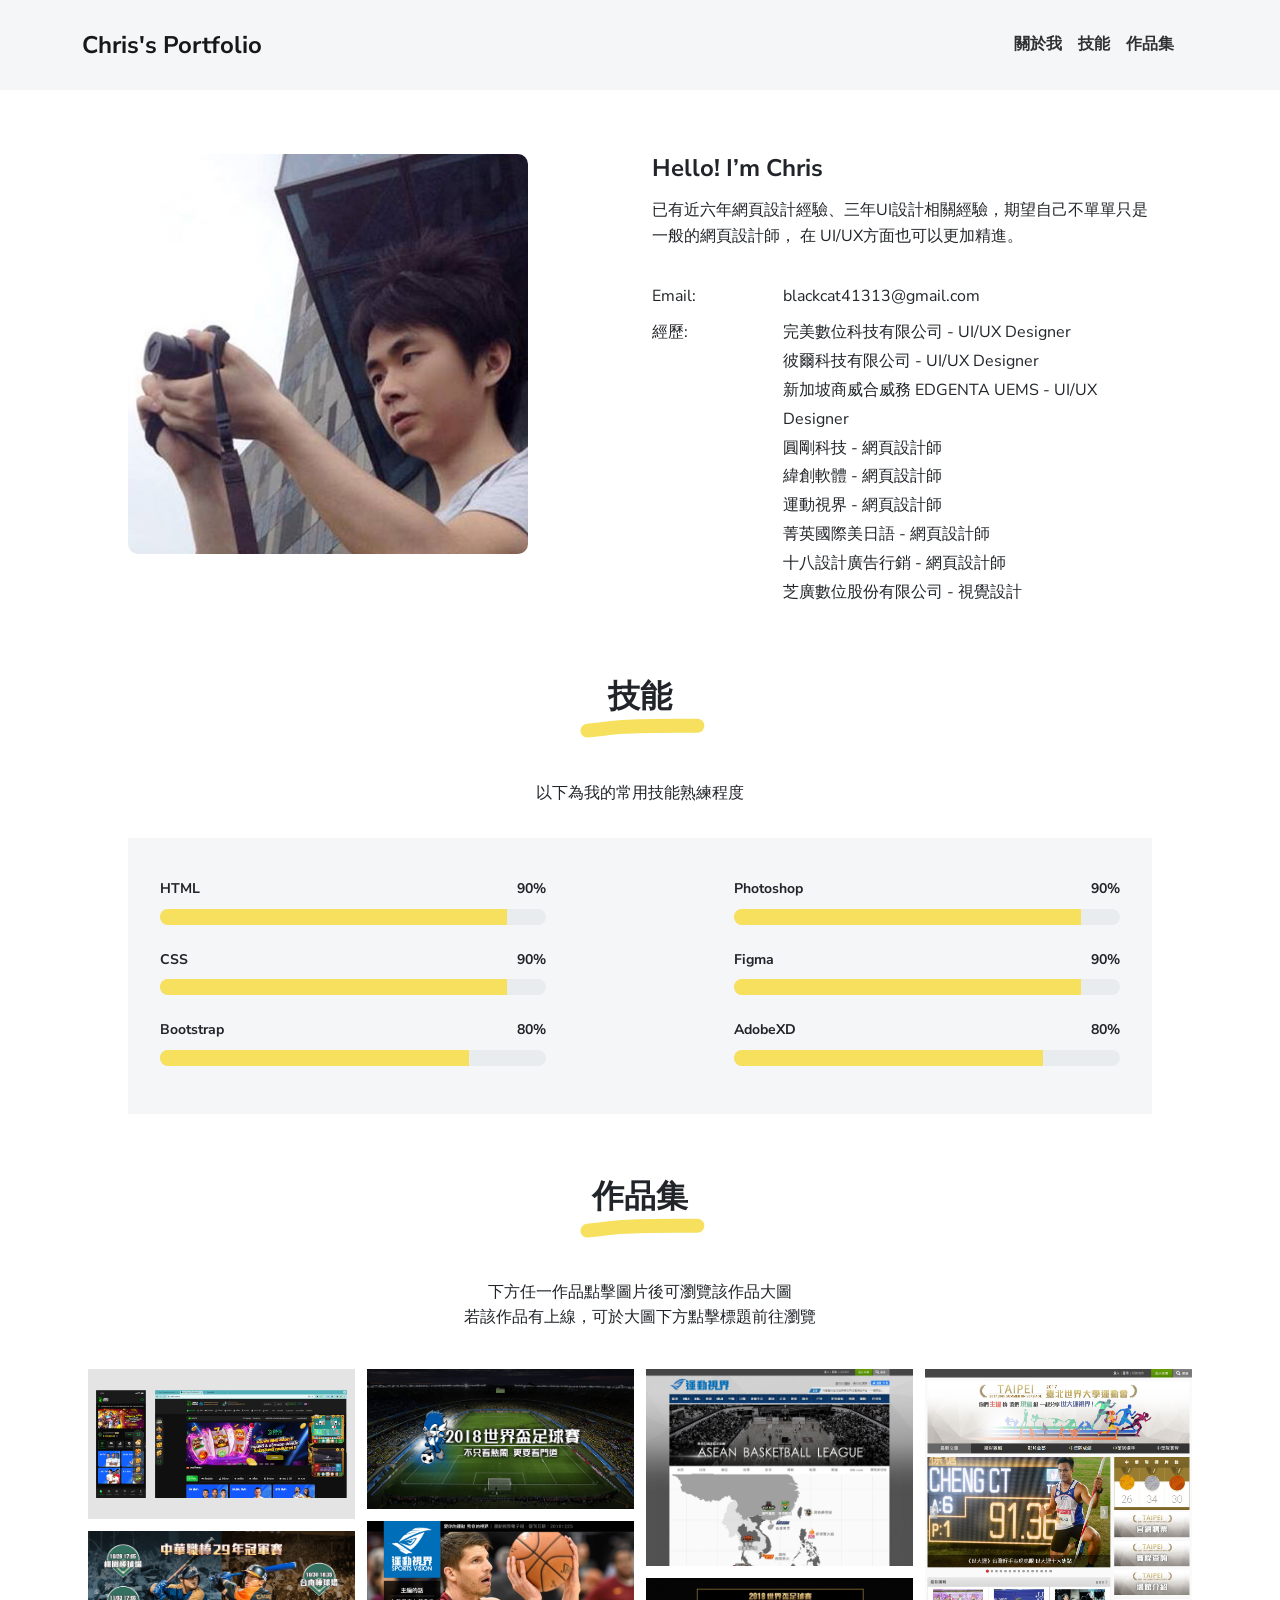
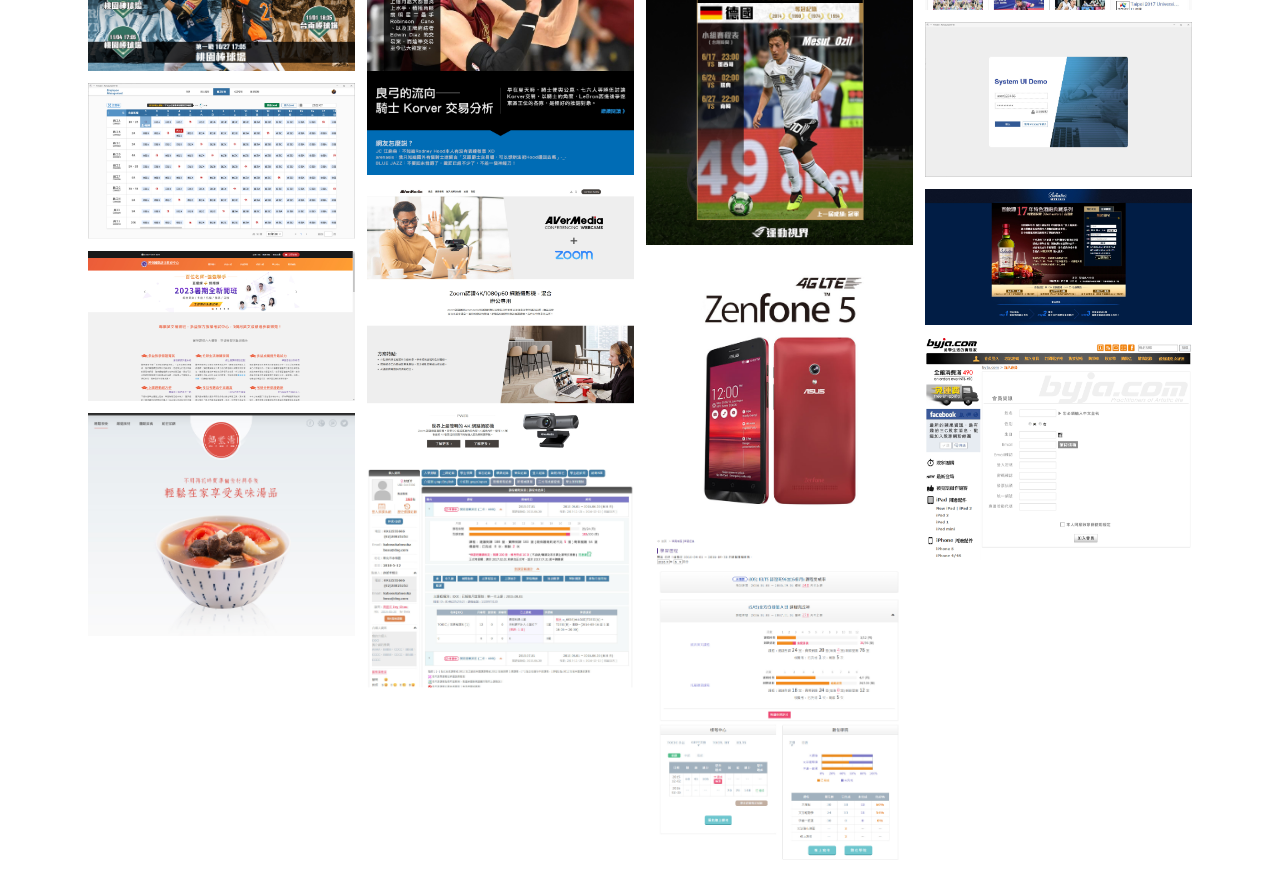
==== portfolio/index.html @ 6e945983 "修正世足賽標題" ====
<!DOCTYPE html>
<!-- upto 2 directory depth-->
<html lang="en-US">
  <head>
    <!-- Google tag (gtag.js) -->
    <script async src="https://www.googletagmanager.com/gtag/js?id=G-0X3C6V90GW"></script>
    <script>
      window.dataLayer = window.dataLayer || [];
      function gtag(){dataLayer.push(arguments);}
      gtag('js', new Date());

      gtag('config', 'G-0X3C6V90GW');
    </script>
    <!-- Google Tag Manager -->
    <script>(function(w,d,s,l,i){w[l]=w[l]||[];w[l].push({'gtm.start':
      new Date().getTime(),event:'gtm.js'});var f=d.getElementsByTagName(s)[0],
      j=d.createElement(s),dl=l!='dataLayer'?'&l='+l:'';j.async=true;j.src=
      'https://www.googletagmanager.com/gtm.js?id='+i+dl;f.parentNode.insertBefore(j,f);
      })(window,document,'script','dataLayer','GTM-5DHNLMFF');</script>
      <!-- End Google Tag Manager -->
    <meta charset="UTF-8">
    <meta http-equiv="X-UA-Compatible" content="IE=edge">
    <meta name="viewport" content="width=device-width, initial-scale=1">
    <title>Chris's Portfolio</title>
    <link rel="preconnect" href="https://fonts.gstatic.com" crossorigin="crossorigin"/>
    <link rel="preload" as="style" href="https://fonts.googleapis.com/css2?family=Nunito+Sans:wght@300;400;700;800&amp;display=swap"/>
    <link rel="stylesheet" href="https://fonts.googleapis.com/css2?family=Nunito+Sans:wght@300;400;700;800&amp;display=swap" media="print" onload="this.media='all'"/>
    <noscript>
      <link rel="stylesheet" href="https://fonts.googleapis.com/css2?family=Nunito+Sans:wght@300;400;700;800&amp;display=swap"/>
    </noscript>
    <link href="./css/font-awesome/css/all.min.css?ver=1.2.0" rel="stylesheet">
    <link href="./css/bootstrap-icons/bootstrap-icons.css?ver=1.2.0" rel="stylesheet">
    <link href="./css/bootstrap.min.css?ver=1.2.0" rel="stylesheet">
    <link href="./css/aos.css?ver=1.2.0" rel="stylesheet">
    <link href="./css/main.css?ver=1.2.0" rel="stylesheet">
    <noscript>
      <style type="text/css">
        [data-aos] {
            opacity: 1 !important;
            transform: translate(0) scale(1) !important;
        }
      </style>
    </noscript>
  </head>
  <body id="top">
    <!-- Google Tag Manager (noscript) -->
    <noscript><iframe src="https://www.googletagmanager.com/ns.html?id=GTM-5DHNLMFF"
      height="0" width="0" style="display:none;visibility:hidden"></iframe></noscript>
      <!-- End Google Tag Manager (noscript) -->
    <header class="bg-light">
      <nav class="navbar navbar-expand-lg navbar-light bg-light" id="header-nav" role="navigation">
        <div class="container"><a class="link-dark navbar-brand site-title mb-0" href="#">Chris's Portfolio</a>
          <button class="navbar-toggler" type="button" data-bs-toggle="collapse" data-bs-target="#navbarSupportedContent" aria-controls="navbarSupportedContent" aria-expanded="false" aria-label="Toggle navigation"><span class="navbar-toggler-icon"></span></button>
          <div class="collapse navbar-collapse" id="navbarSupportedContent">
            <ul class="navbar-nav ms-auto me-2">
              <li class="nav-item"><a class="nav-link" href="#about">關於我</a></li>
              <li class="nav-item"><a class="nav-link" href="#skills">技能</a></li>
              <li class="nav-item"><a class="nav-link" href="#portfolio">作品集</a></li>
            </ul>
          </div>
        </div>
      </nav>
    </header>
    <div class="page-content">
      <div id="content">
        
<div class="section pt-4 px-3 px-lg-4" id="about">
  <div class="container-narrow">
    <div class="row">
      <div class="col-md-6 col-sm-4 d-none d-sm-block"><div class="" data-aos="fade-left" data-aos-delay="100"><img class="avatar img-fluid mt-2" src="images/user.jpg" width="400" height="400" alt="Chris"/></div></div>
      <div class="col-md-6 col-sm-8 col-12">
        <h2 class="h4 my-2">Hello! I’m Chris</h2>
        <p>已有近六年網⾴設計經驗、三年UI設計相關經驗，期望⾃⼰不單單只是⼀般的網⾴設計師， 在 UI/UX⽅⾯也可以更加精進。</p>
        <div class="row mt-3 introduce-line-height">         
          <div class="col-sm-3 mobile-lineheight">
            <div class="pb-1">Email:</div>
          </div>
          <div class="col-sm-9">
            <div class="pb-1">blackcat41313@gmail.com</div>
          </div>
          <!-- <div class="col-sm-2">
            <div class="pb-1">技能:</div>
          </div>
          <div class="col-sm-10">
            <div class="pb-1">切版、視覺設計、介面設計 </div>
          </div> -->
          <!-- <div class="col-sm-3 mobile-lineheight">
            <div class="pb-1">常用工具:</div>
          </div>
          <div class="col-sm-9">
            <div class="pb-1">VSCode、Figma、AdobeXD、Photoshop、Zeplin</div>
          </div> -->
          <div class="col-sm-3 mobile-lineheight">
            <div class="pb-1">經歷:</div>
          </div>
          <div class="col-sm-9">
            <div class="pb-1">
              完美數位科技有限公司 - UI/UX Designer<br>
              彼爾科技有限公司 - UI/UX Designer<br>
              新加坡商威合威務 EDGENTA UEMS - UI/UX Designer<br>
              圓剛科技 - 網頁設計師<br>
              緯創軟體 - 網頁設計師<br>
              運動視界 - 網頁設計師<br>
              菁英國際美日語 - 網頁設計師<br>
              十八設計廣告行銷 - 網頁設計師<br>
              芝廣數位股份有限公司 - 視覺設計
            </div>
          </div>
        </div>
      </div>
      
    </div>
  </div>
</div>

<div class="section px-3 px-lg-4 pt-5" id="skills">
  <div class="container-narrow">
    <div class="text-center mb-5">
      <h2 class="marker marker-center">技能</h2>
    </div>
    <div class="text-center">
      <p class="mx-auto mb-3" style="max-width:600px">以下為我的常用技能熟練程度</p>
    </div>
    <div class="bg-light p-3">
      <div class="row">
        <div class="col-md-5">
          <div class="py-1">
            <div class="d-flex text-small fw-bolder"><span class="me-auto">HTML</span><span>90%</span></div>
            <div class="progress my-1">
              <div class="progress-bar bg-primary" role="progressbar" data-aos="zoom-in-right" data-aos-delay="100" data-aos-anchor=".skills-section" style="width: 90%" aria-valuenow="90" aria-valuemin="0" aria-valuemax="100"></div>
            </div>
          </div>
          <div class="py-1">
            <div class="d-flex text-small fw-bolder"><span class="me-auto">CSS</span><span>90%</span></div>
            <div class="progress my-1">
              <div class="progress-bar bg-primary" role="progressbar" data-aos="zoom-in-right" data-aos-delay="200" data-aos-anchor=".skills-section" style="width: 90%" aria-valuenow="90" aria-valuemin="0" aria-valuemax="100"></div>
            </div>
          </div>
          <div class="py-1">
            <div class="d-flex text-small fw-bolder"><span class="me-auto">Bootstrap</span><span>80%</span></div>
            <div class="progress my-1">
              <div class="progress-bar bg-primary" role="progressbar" data-aos="zoom-in-right" data-aos-delay="400" data-aos-anchor=".skills-section" style="width: 80%" aria-valuenow="80" aria-valuemin="0" aria-valuemax="100"></div>
            </div>
          </div>            
        </div>
        <div class="col-md-5 offset-md-2">
          <div class="py-1">
            <div class="d-flex text-small fw-bolder"><span class="me-auto">Photoshop</span><span>90%</span></div>
            <div class="progress my-1">
              <div class="progress-bar bg-primary" role="progressbar" data-aos="zoom-in-right" data-aos-delay="100" data-aos-anchor=".skills-section" style="width: 90%" aria-valuenow="90" aria-valuemin="0" aria-valuemax="100"></div>
            </div>
          </div>
          <div class="py-1">
            <div class="d-flex text-small fw-bolder"><span class="me-auto">Figma</span><span>90%</span></div>
            <div class="progress my-1">
              <div class="progress-bar bg-primary" role="progressbar" data-aos="zoom-in-right" data-aos-delay="100" data-aos-anchor=".skills-section" style="width: 90%" aria-valuenow="90" aria-valuemin="0" aria-valuemax="100"></div>
            </div>
          </div>
          <div class="py-1">
            <div class="d-flex text-small fw-bolder"><span class="me-auto">AdobeXD</span><span>80%</span></div>
            <div class="progress my-1">
              <div class="progress-bar bg-primary" role="progressbar" data-aos="zoom-in-right" data-aos-delay="200" data-aos-anchor=".skills-section" style="width: 80%" aria-valuenow="90" aria-valuemin="0" aria-valuemax="100"></div>
            </div>
          </div>
        </div>
      </div>
    </div>
  </div>
</div>
<div class="section px-2 px-lg-4 pt-5" id="portfolio">
  <div class="container">
    <div class="text-center mb-5">
      <h2 class="marker marker-center">作品集</h2>
    </div>
    <div class="text-center">
      <p class="mx-auto mb-3" style="max-width:600px">下方任一作品點擊圖片後可瀏覽該作品大圖<br>若該作品有上線，可於大圖下方點擊標題前往瀏覽</p>
    </div>
    <div class="grid bp-gallery pb-3" data-aos="zoom-in-up" data-aos-delay="100">
      <div class="grid-sizer"></div>      
      <div class="grid-item"><a href="javascript:void(0);">
        <figure class="portfolio-item"><img src="images/portfolio/demo-jbo-minigame.png" data-bp="images/portfolio/demo-jbo-minigame.png"/>
          <figcaption>
            <h4 class="h5 mb-0">JBO - VN/TH語系minigame引入設計</h4>
            <!--<div>點此前往作品網頁</div>-->
          </figcaption>
        </figure></a></div>
      <div class="grid-item"><a href="https://www.sportsv.net/events/worldcup2018">
          <figure class="portfolio-item"><img src="images/portfolio/sportsv-worldcup2018.jpg" data-bp="images/portfolio/sv-worldcup2018.png"/>
            <figcaption> 
              <h4 class="h5 mb-0">運動視界 - 2018世足賽(主視覺已撤下)</h4>
              <!--<div>點此前往作品網頁</div>-->
            </figcaption>
          </figure></a></div>
      <div class="grid-item"><a href="javascript:void(0);">
          <figure class="portfolio-item"><img src="images/portfolio/sv-2017-abl.jpg" data-bp="images/portfolio/sv-2017-abl.jpg"/>
            <figcaption>
              <h4 class="h5 mb-0">運動視界 - ABL聯賽專題網頁</h4>
              <!-- <div>點此前往作品網頁</div> -->
            </figcaption>
          </figure></a></div>
      <div class="grid-item"><a href="https://www.sportsv.net/events/2017tpeuniversiade">
          <figure class="portfolio-item"><img src="images/portfolio/sv-2017-inside.jpg" data-bp="images/portfolio/sv-2017-inside.jpg"/>
            <figcaption>
              <h4 class="h5 mb-0">運動視界 - 2017世大運活動網頁</h4>
              <!--<div>點此前往作品網頁</div>-->
            </figcaption>
          </figure></a></div>
      <div class="grid-item"><a href="javascript:void(0);">
          <figure class="portfolio-item"><img src="images/portfolio/cpbl-2018.jpg" data-bp="images/portfolio/cpbl-2018.jpg"/>
            <figcaption>
              <h4 class="h5 mb-0">運動視界 - 職棒專欄主視覺設計</h4>
              <!--<div>點此前往作品網頁</div>-->
            </figcaption>
          </figure></a></div>
      <div class="grid-item"><a href="javascript:void(0);">
          <figure class="portfolio-item"><img src="images/portfolio/sportsv-edm-cover.jpg" data-bp="images/portfolio/sportsv-edm.png"/>
            <figcaption>
              <h4 class="h5 mb-0">運動視界 - EDM設計</h4>
              <!--<div>點此前往作品網頁</div>-->
            </figcaption>
          </figure></a></div>
      <div class="grid-item"><a href="javascript:void(0);">
          <figure class="portfolio-item"><img src="images/portfolio/fifa-card-cover.jpg" data-bp="images/portfolio/fifa-card-sns.png"/>
            <figcaption>
              <h4 class="h5 mb-0">FIFA2018 - 社群圖卡設計</h4>
              <!--<div>點此前往作品網頁</div>-->
            </figcaption>
          </figure></a></div>
      <div class="grid-item"><a href="javascript:void(0);">
            <figure class="portfolio-item"><img src="images/portfolio/uems-system-UI.jpg" data-bp="images/portfolio/uems-system-UI-9.jpg"/><!-- data-caption="Example of an optional caption."-->
              <figcaption>
                <h4 class="h5 mb-0">醫療機構後台介面設計</h4>
                <!--<div>點此前往作品網頁</div>-->
              </figcaption>
            </figure></a></div>
      <div class="grid-item"><a href="javascript:void(0);">
            <figure class="portfolio-item"><img src="images/portfolio/uems-Employee-UI.jpg" data-bp="images/portfolio/uems-Employee-UI.jpg"/><!-- data-caption="Example of an optional caption."-->
              <figcaption>
                <h4 class="h5 mb-0">人事出勤介面設計</h4>
                <!--<div>點此前往作品網頁</div>-->
              </figcaption>
            </figure></a></div>
      <div class="grid-item"><a href="https://www.avermedia.com/TW/zoom-conferencing">
          <figure class="portfolio-item"><img src="images/portfolio/avermedia.jpg" data-bp="images/portfolio/avermedia.jpg"/>
            <figcaption> 
              <h4 class="h5 mb-0">圓剛科技 - 產品頁</h4>
              <!--<div>點此前往作品網頁</div>-->
            </figcaption>
          </figure></a></div>
      <div class="grid-item"><a href="javascript:void(0);">
          <figure class="portfolio-item"><img src="images/portfolio/design18-ASUSdemoapp.jpg" data-bp="images/portfolio/18design-demoapp-inside.jpg"/>
            <figcaption>
              <h4 class="h5 mb-0">18Design - ASUS DemoAPP</h4>
              <!--<div>點此前往作品網頁</div>-->
            </figcaption>
          </figure></a></div>
      <div class="grid-item"><a href="javascript:void(0);">
          <figure class="portfolio-item"><img src="images/portfolio/ballantine.jpg" data-bp="images/portfolio/ballantine.jpg"/>
            <figcaption>
              <h4 class="h5 mb-0">18Design - 百齡罈品酒會Demo</h4>
              <!--<div>點此前往作品網頁</div>-->
            </figcaption>
          </figure></a></div>
      <div class="grid-item"><a href="http://www.english-center.com.tw/">
          <figure class="portfolio-item"><img src="images/portfolio/elite-toeic.jpg" data-bp="images/portfolio/elite-toeic.jpg"/>
            <figcaption>
              <h4 class="h5 mb-0">菁英美日語 - TOEIC介紹頁</h4>
              <!--<div>點此前往作品網頁</div>-->
            </figcaption>
          </figure></a></div>
      <div class="grid-item"><a href="javascript:void(0);">
          <figure class="portfolio-item"><img src="images/portfolio/elite-systemUI.jpg" data-bp="images/portfolio/elite-systemUI.jpg"/>
            <figcaption>
              <h4 class="h5 mb-0">菁英美日語 - 教師後臺介面設計</h4>
              <!--<div>點此前往作品網頁</div>-->
            </figcaption>
          </figure></a></div>
      <div class="grid-item"><a href="javascript:void(0);">
          <figure class="portfolio-item"><img src="images/portfolio/elite-studentUI.jpg" data-bp="images/portfolio/elite-studentUI.jpg"/>
            <figcaption>
              <h4 class="h5 mb-0">菁英美日語 - 學生後臺介面設計</h4>
              <!--<div>點此前往作品網頁</div>-->
            </figcaption>
          </figure></a></div>
      <div class="grid-item"><a href="javascript:void(0);">
          <figure class="portfolio-item"><img src="images/portfolio/byja-after.png" data-bp="images/portfolio/byja-UI.jpg"/>
            <figcaption>
              <h4 class="h5 mb-0">敗家網 - 介面優化</h4>
              <!--<div>點此前往作品網頁</div>-->
            </figcaption>
          </figure></a></div>
          <div class="grid-item"><a href="javascript:void(0);">
            <figure class="portfolio-item"><img src="images/portfolio/soup-layout-cover.jpg" data-bp="images/portfolio/soup-layout.jpg"/>
              <figcaption>
                <h4 class="h5 mb-0">媽煮湯 - 網頁Layout設計</h4>
                <!--<div>點此前往作品網頁</div>-->
              </figcaption>
            </figure></a></div>
    </div>
  </div>
</div>
</div>
    </div>
    <div id="scrolltop"><a class="btn btn-secondary" href="#top"><span class="icon"><i class="fas fa-angle-up fa-x"></i></span></a></div>
    <script src="./scripts/imagesloaded.pkgd.min.js?ver=1.2.0"></script>
    <script src="./scripts/masonry.pkgd.min.js?ver=1.2.0"></script>
    <script src="./scripts/BigPicture.min.js?ver=1.2.0"></script>
    <script src="./scripts/purecounter.min.js?ver=1.2.0"></script>
    <script src="./scripts/bootstrap.bundle.min.js?ver=1.2.0"></script>
    <script src="./scripts/aos.min.js?ver=1.2.0"></script>
    <script src="./scripts/main.js?ver=1.2.0"></script>
  </body>
</html>
---- portfolio/css/main.css ----
html, body {
  overflow-x: hidden;
}

/**
 * Enable smooth scrolling on the whole document
 */
html {
  scroll-behavior: smooth;
}

/**
 * Disable smooth scrolling when users have prefers-reduced-motion enabled
 */
@media screen and (prefers-reduced-motion: reduce) {
  html {
    scroll-behavior: auto;
  }
}

/**
 * Add .section to every anchored element for scroll margin
 */
.section {
  scroll-margin-top: 2rem;
}

/* Header */
.site-title {
  font-size: 1.5rem;
  font-weight: 700;
  line-height: 3rem;
  text-decoration: none;
}

@media (min-width: 48em) {
  .site-title {
    float: left;
  }
}

.nav-link {
  font-weight: 700;
  color: rgba(0, 0, 0, 0.8) !important;
}

.social-nav .nav-link {
  padding: 0 0.5rem;
  font-size: 1.1rem;
  line-height: 2.5rem;
}

.nav-link:hover,
.nav-link:focus,
.active .nav-link {
  color: rgba(0, 0, 0, 0.6) !important;
}

/* Hero (intro) section */
.intro-title {
  font-weight: 800;
}

@-webkit-keyframes animateWave {
  0% {
    transform: scale(1, 0);
  }
  100% {
    transform: scale(1, 1);
  }
}

@keyframes animateWave {
  0% {
    transform: scale(1, 0);
  }
  100% {
    transform: scale(1, 1);
  }
}

.wave-bg {
  display: block;
  height: 220px;
  width: 100%;
  min-width: 600px;
  transform-origin: top;
  -webkit-animation: animateWave 2000ms cubic-bezier(0.23, 1, 0.32, 1) forwards;
          animation: animateWave 2000ms cubic-bezier(0.23, 1, 0.32, 1) forwards;
  background-image: url("../images/wave-bg.svg");
  background-position: center;
  background-repeat: no-repeat;
}

img.avatar {
  border-radius: 10px;
}

/* Masonary grid for portfolio */
.grid:after {
  content: '';
  display: block;
  clear: both;
}

/* Grid Item */
.grid-sizer,
.grid-item {
  width: 100%;
}

.grid-item {
  padding-bottom: 12px;
}

@media (min-width: 48em) {
  .grid-sizer,
  .grid-item {
    width: 25%;
  }
  .grid-item {
    float: left;
    padding: 6px;
  }
}

.grid-item img {
  display: block;
  width: 100%;
  max-width: 100%;
}

/* Portfolio */
.portolio-section .container {
  padding: 0;
}

.portfolio-item {
  position: relative;
  overflow: hidden;
  text-align: center;
  margin: 0;
}

.portfolio-item figcaption {
  position: absolute;
  top: auto;
  bottom: 0;
  left: 0;
  width: 100%;
  padding: 12px;
  background: rgba(255, 255, 255, 0.75);
  transition: transform 0.35s;
  transform: translate3d(0, 100%, 0);
}

.portfolio-item figcaption h4 {
  color: #222;
  font-size: 16px;
  text-transform: uppercase;
  font-weight: 700;
  margin-bottom: 3px;
}

.portfolio-item figcaption p {
  color: #444;
  font-size: 14px;
  font-weight: 600;
  margin-bottom: 0;
}

.portfolio-item:hover figcaption {
  transform: translate3d(0, 0, 0);
}

/* Portolio Caption */
#bp_container .bp-xc {
  background: #F6E05E !important;
}

#bp_caption a {
  text-decoration: none;
}

/* Footer section */
footer a:not(.nav-link) {
  color: inherit;
  font-weight: 600;
  text-decoration: none;
  cursor: pointer;
}

/* Scroll Top */
#scrolltop {
  display: block;
  visibility: hidden;
  opacity: 0;
  transition: visibility 0s, opacity 0.5s ease-in;
  position: fixed;
  bottom: 20px;
  right: 20px;
}

#scrolltop .btn {
  padding: 3px 11px;
  border-radius: 50%;
}

/* Additional utility styles */
.container-narrow {
  max-width: 1024px;
  margin: 0 auto;
}

.text-small {
  font-size: 0.875rem;
}

.text-uppercase {
  letter-spacing: 0.05em;
}

.hover-effect {
  transition: transform .18s ease-in-out;
}

.hover-effect:hover {
  transform: translateY(-2px);
}

.marker {
  position: relative;
  display: inline;
  width: auto;
}

.marker-center {
  padding-right: 0;
}

.marker:after {
  content: "";
  width: 125px;
  height: 30px;
  position: absolute;
  bottom: -25px;
  right: -30px;
  background-image: url("../images/marker.svg");
  background-repeat: no-repeat;
}

.marker-center:after {
  bottom: -30px;
  left: 50%;
  margin-left: -60px;
}

@media (max-width: 575.98px) {
  .marker {
    padding-right: 0;
  }
  .marker:after {
    bottom: -30px;
    left: 50%;
    margin-left: -60px;
  }
}

.entry-title a {
  text-decoration: none;
}

.introduce-line-height{
  line-height: 1.8;
}

@media (max-width: 576px){
  .introduce-line-height{
    line-height: 1.6;
  }
  .mobile-lineheight{
    margin-top: 1em;
  }
}
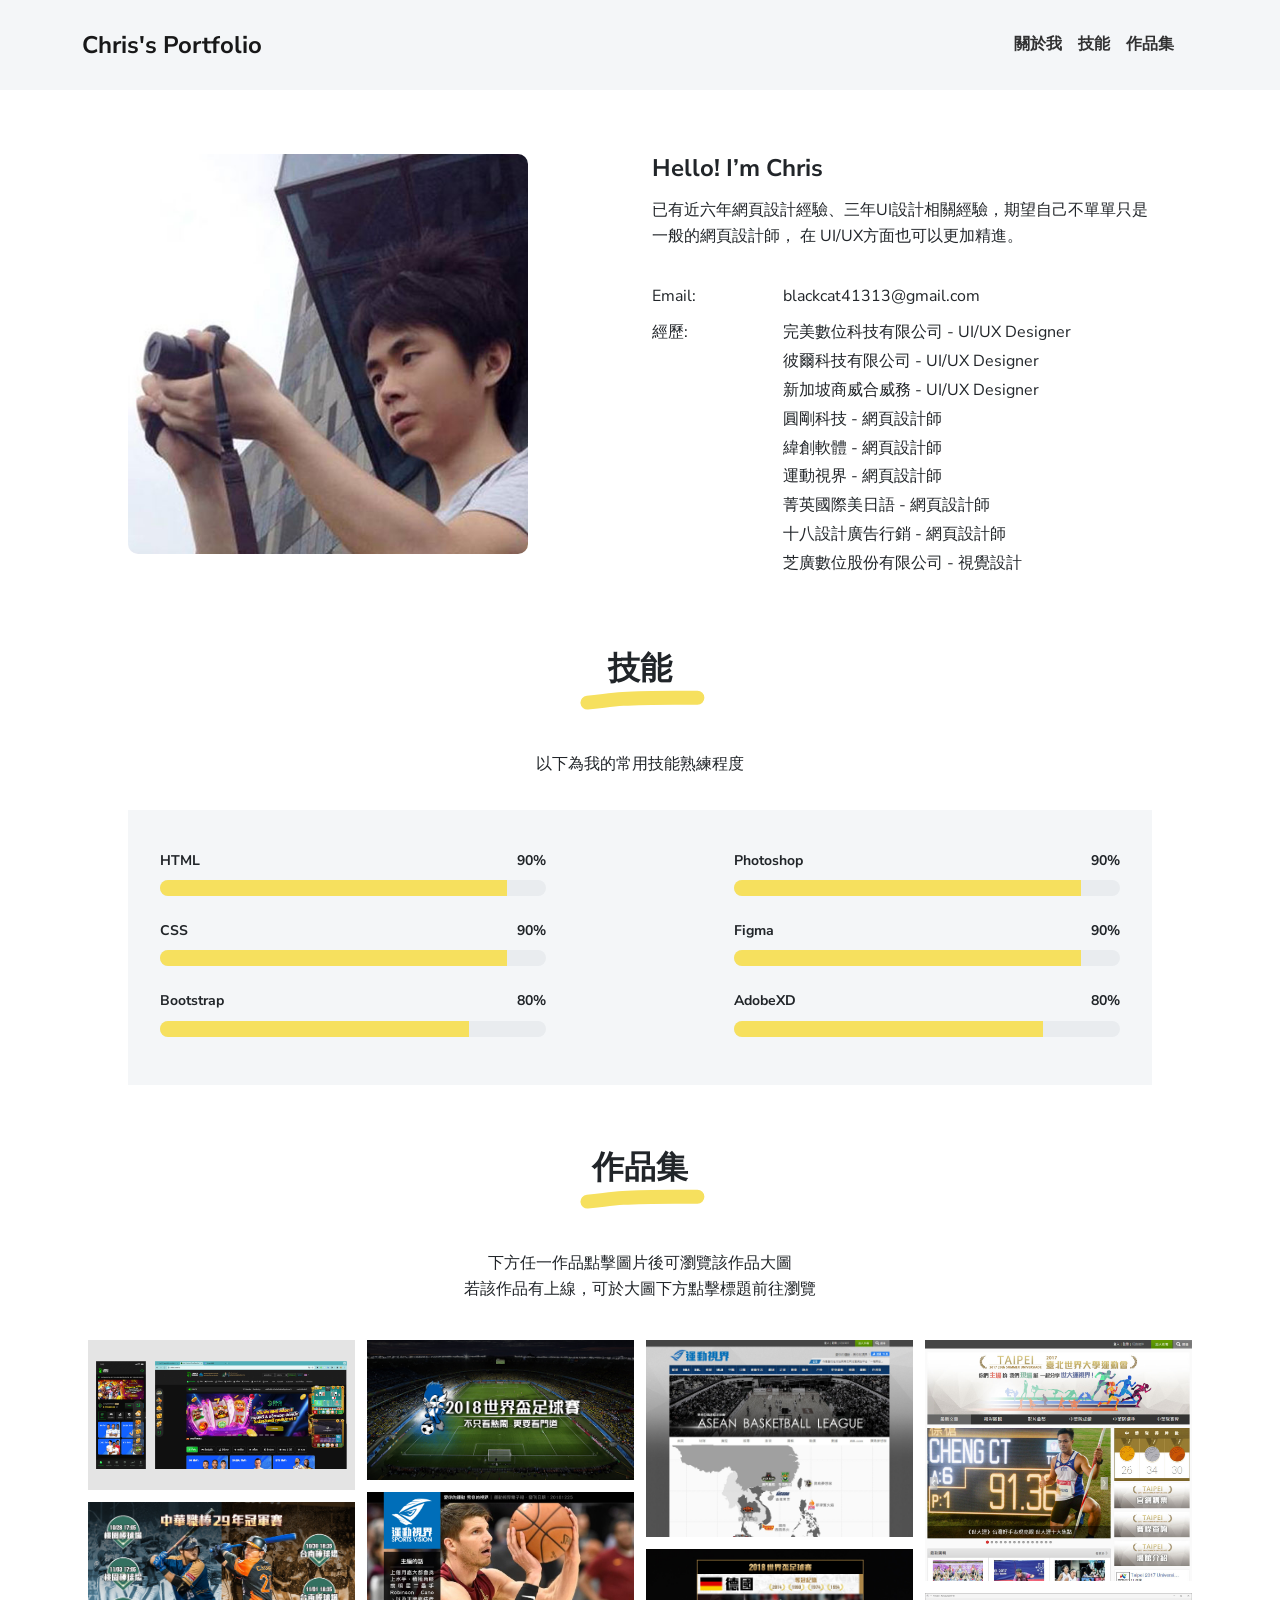
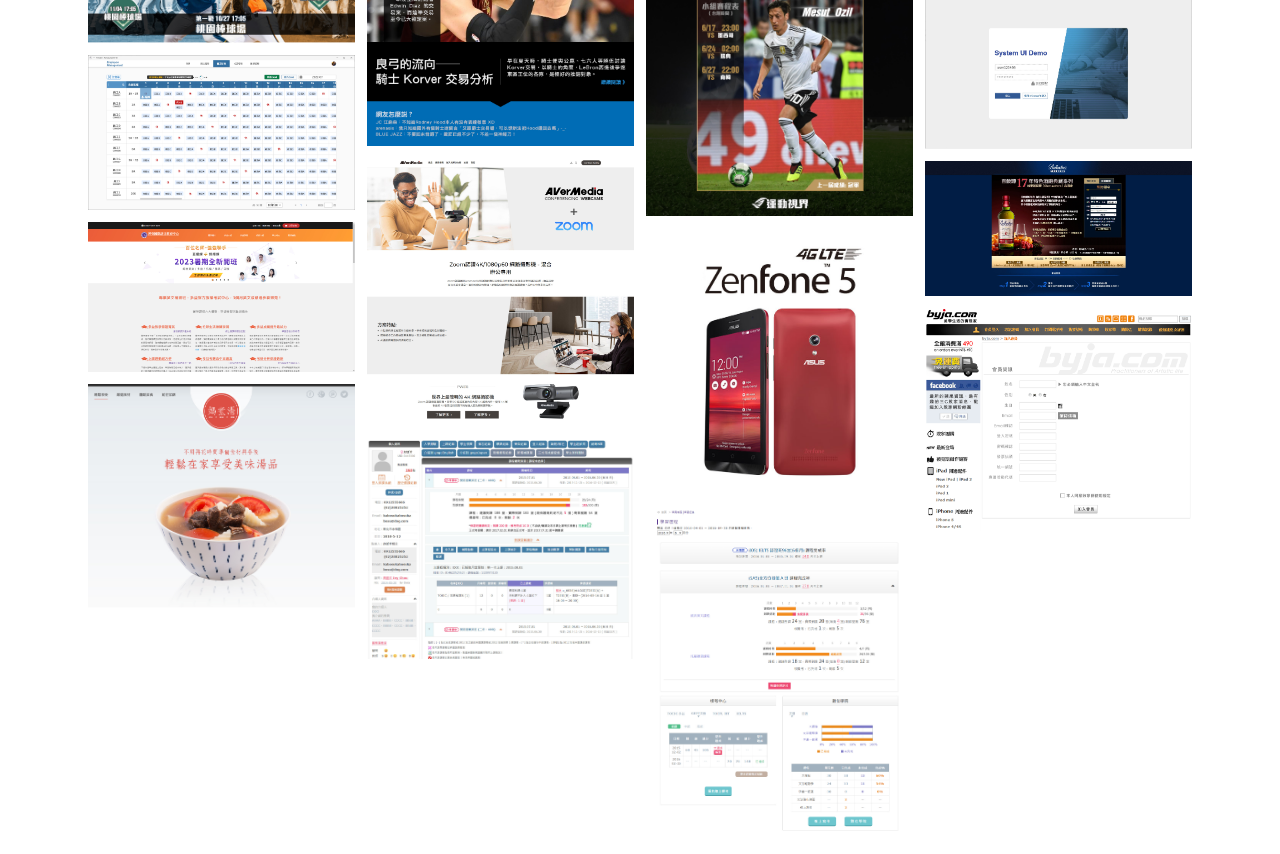
==== commit b515dea9: "修正威合經歷" ====
--- a/portfolio/index.html
+++ b/portfolio/index.html
@@ -97,7 +97,7 @@
             <div class="pb-1">
               完美數位科技有限公司 - UI/UX Designer<br>
               彼爾科技有限公司 - UI/UX Designer<br>
-              新加坡商威合威務 EDGENTA UEMS - UI/UX Designer<br>
+              新加坡商威合威務 - UI/UX Designer<br>
               圓剛科技 - 網頁設計師<br>
               緯創軟體 - 網頁設計師<br>
               運動視界 - 網頁設計師<br>
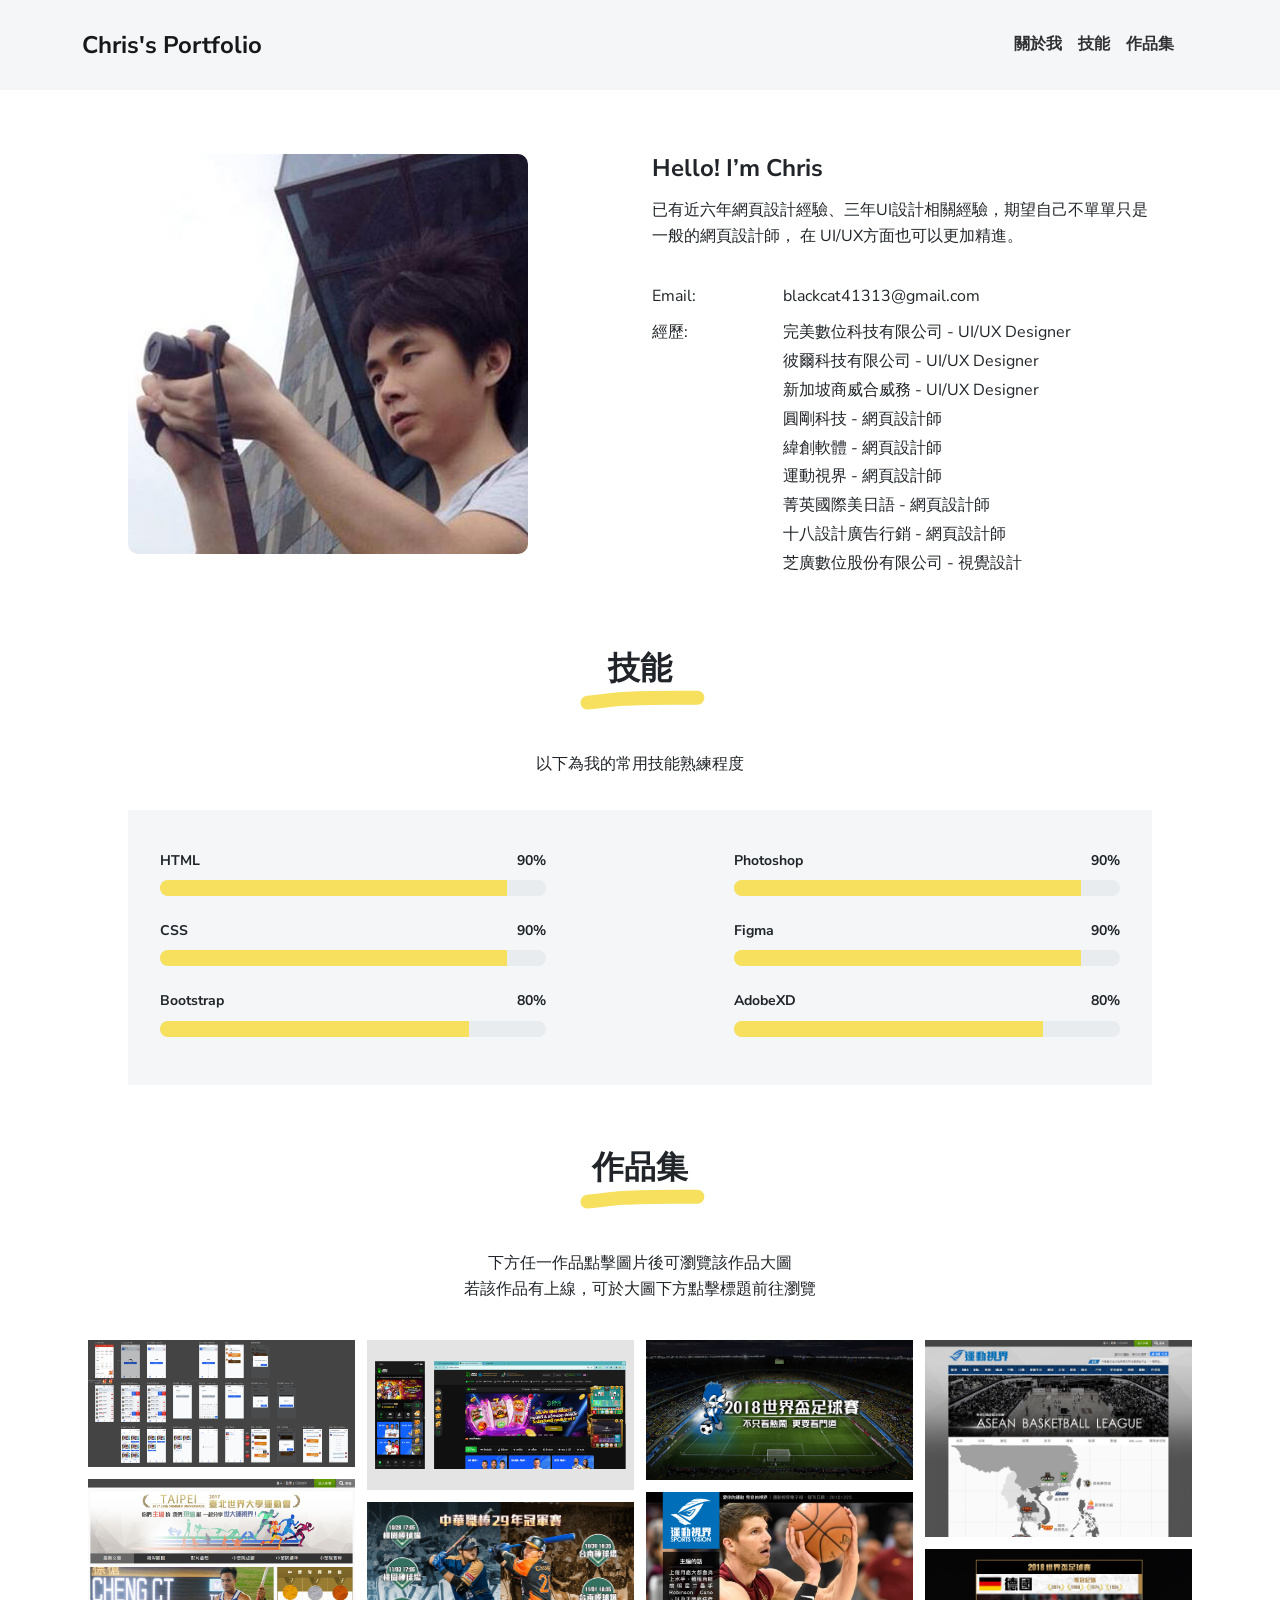
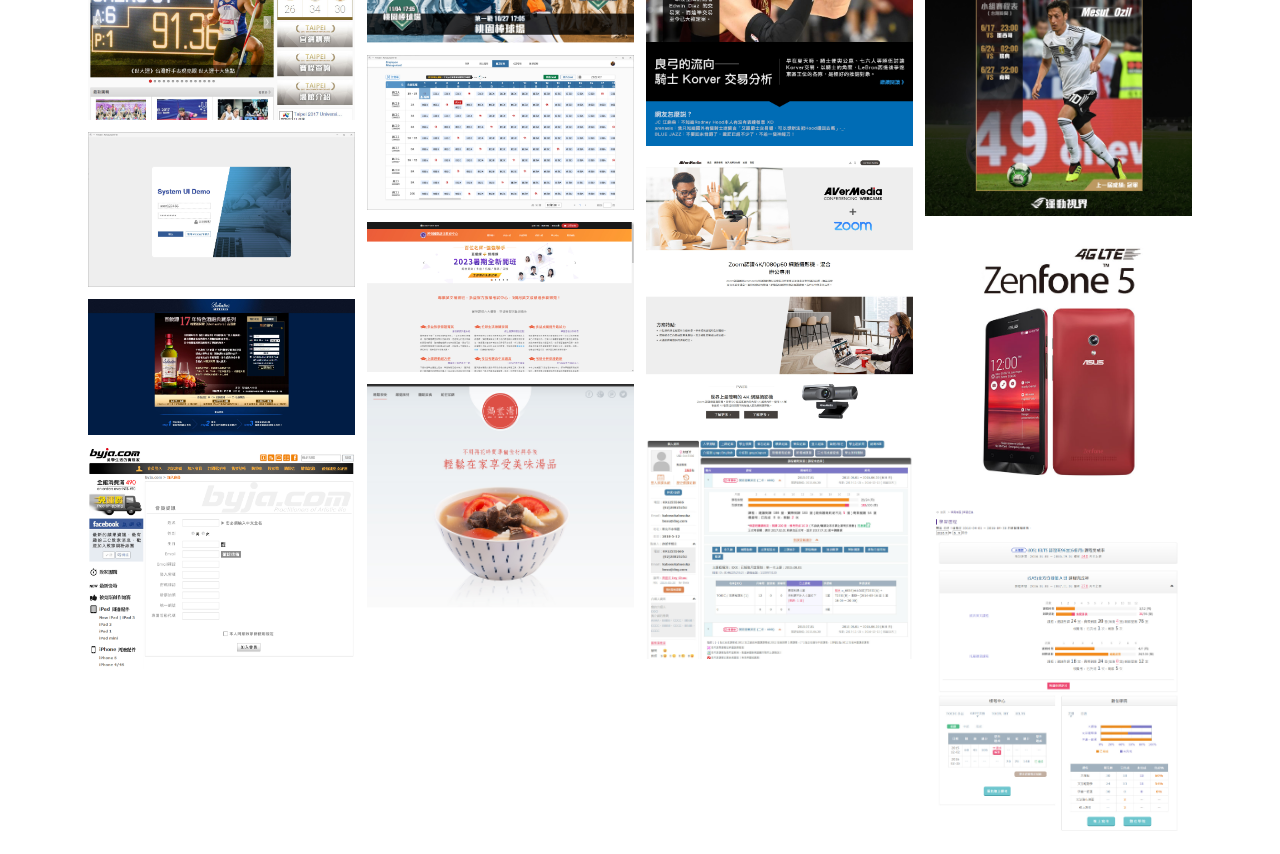
==== commit cadf9001: "Update portfolio and add chatroom images" ====
--- a/portfolio/index.html
+++ b/portfolio/index.html
@@ -176,7 +176,14 @@
       <p class="mx-auto mb-3" style="max-width:600px">下方任一作品點擊圖片後可瀏覽該作品大圖<br>若該作品有上線，可於大圖下方點擊標題前往瀏覽</p>
     </div>
     <div class="grid bp-gallery pb-3" data-aos="zoom-in-up" data-aos-delay="100">
-      <div class="grid-sizer"></div>      
+      <div class="grid-sizer"></div>
+      <div class="grid-item"><a href="javascript:void(0);">
+          <figure class="portfolio-item"><img src="images/chatroom_part.png" data-bp="images/chatroom_preview.png"/>
+            <figcaption>
+              <h4 class="h5 mb-0">群聊介面版型設計</h4>
+              <!-- <div>點此前往作品網頁</div> -->
+            </figcaption>
+          </figure></a></div>      
       <div class="grid-item"><a href="javascript:void(0);">
         <figure class="portfolio-item"><img src="images/portfolio/demo-jbo-minigame.png" data-bp="images/portfolio/demo-jbo-minigame.png"/>
           <figcaption>
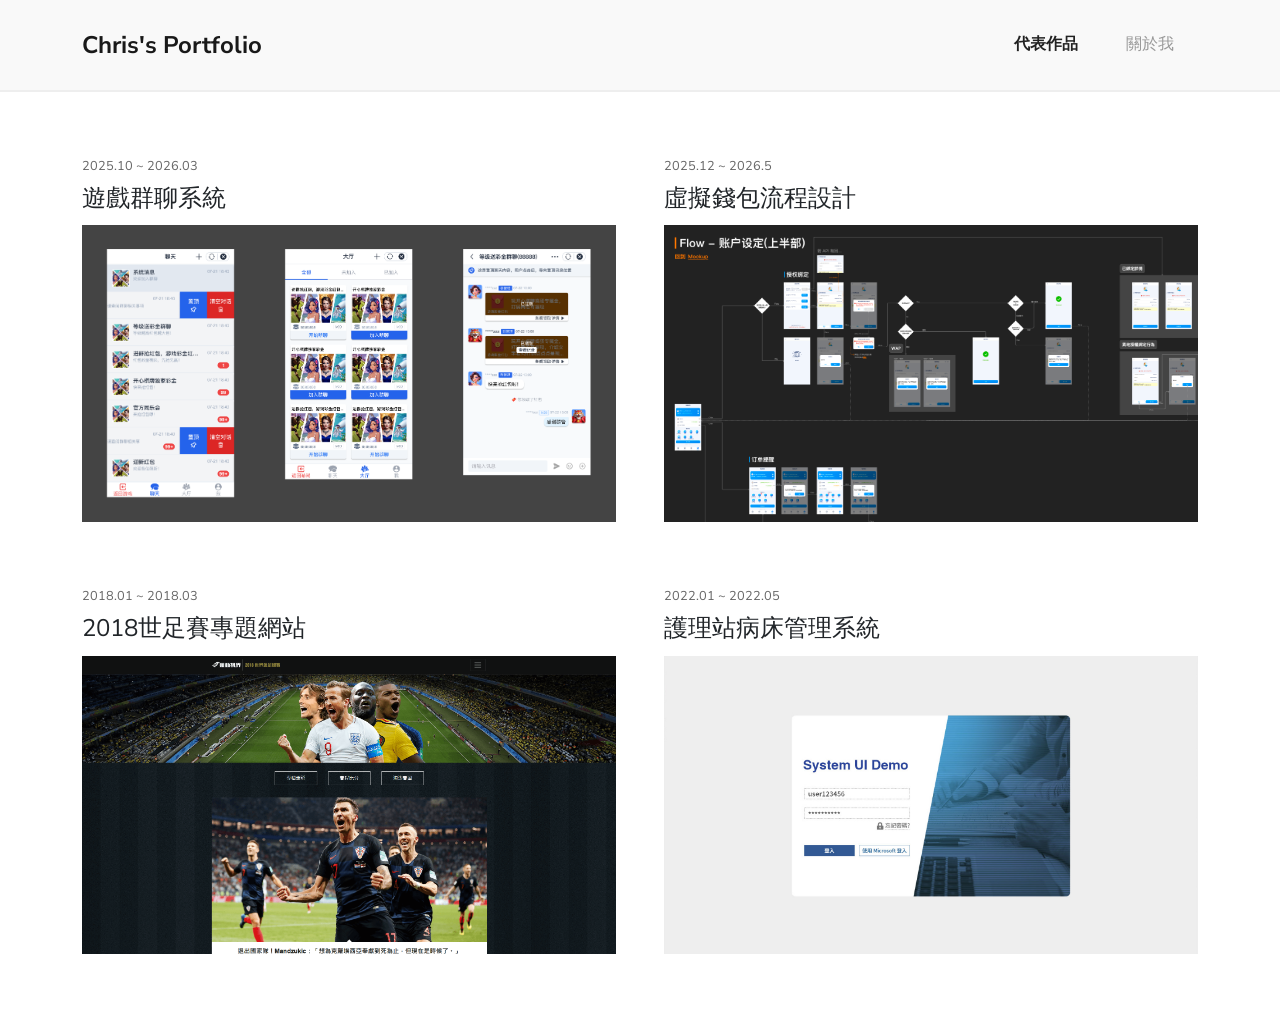
==== commit 3ceb44c6: "更新" ====
--- a/portfolio/index.html
+++ b/portfolio/index.html
@@ -1,320 +1,143 @@
 <!DOCTYPE html>
 <!-- upto 2 directory depth-->
 <html lang="en-US">
-  <head>
-    <!-- Google tag (gtag.js) -->
-    <script async src="https://www.googletagmanager.com/gtag/js?id=G-0X3C6V90GW"></script>
-    <script>
-      window.dataLayer = window.dataLayer || [];
-      function gtag(){dataLayer.push(arguments);}
-      gtag('js', new Date());
 
-      gtag('config', 'G-0X3C6V90GW');
-    </script>
-    <!-- Google Tag Manager -->
-    <script>(function(w,d,s,l,i){w[l]=w[l]||[];w[l].push({'gtm.start':
-      new Date().getTime(),event:'gtm.js'});var f=d.getElementsByTagName(s)[0],
-      j=d.createElement(s),dl=l!='dataLayer'?'&l='+l:'';j.async=true;j.src=
-      'https://www.googletagmanager.com/gtm.js?id='+i+dl;f.parentNode.insertBefore(j,f);
-      })(window,document,'script','dataLayer','GTM-5DHNLMFF');</script>
-      <!-- End Google Tag Manager -->
-    <meta charset="UTF-8">
-    <meta http-equiv="X-UA-Compatible" content="IE=edge">
-    <meta name="viewport" content="width=device-width, initial-scale=1">
-    <title>Chris's Portfolio</title>
-    <link rel="preconnect" href="https://fonts.gstatic.com" crossorigin="crossorigin"/>
-    <link rel="preload" as="style" href="https://fonts.googleapis.com/css2?family=Nunito+Sans:wght@300;400;700;800&amp;display=swap"/>
-    <link rel="stylesheet" href="https://fonts.googleapis.com/css2?family=Nunito+Sans:wght@300;400;700;800&amp;display=swap" media="print" onload="this.media='all'"/>
-    <noscript>
-      <link rel="stylesheet" href="https://fonts.googleapis.com/css2?family=Nunito+Sans:wght@300;400;700;800&amp;display=swap"/>
-    </noscript>
-    <link href="./css/font-awesome/css/all.min.css?ver=1.2.0" rel="stylesheet">
-    <link href="./css/bootstrap-icons/bootstrap-icons.css?ver=1.2.0" rel="stylesheet">
-    <link href="./css/bootstrap.min.css?ver=1.2.0" rel="stylesheet">
-    <link href="./css/aos.css?ver=1.2.0" rel="stylesheet">
-    <link href="./css/main.css?ver=1.2.0" rel="stylesheet">
-    <noscript>
-      <style type="text/css">
-        [data-aos] {
-            opacity: 1 !important;
-            transform: translate(0) scale(1) !important;
-        }
-      </style>
-    </noscript>
-  </head>
-  <body id="top">
-    <!-- Google Tag Manager (noscript) -->
-    <noscript><iframe src="https://www.googletagmanager.com/ns.html?id=GTM-5DHNLMFF"
-      height="0" width="0" style="display:none;visibility:hidden"></iframe></noscript>
-      <!-- End Google Tag Manager (noscript) -->
-    <header class="bg-light">
-      <nav class="navbar navbar-expand-lg navbar-light bg-light" id="header-nav" role="navigation">
-        <div class="container"><a class="link-dark navbar-brand site-title mb-0" href="#">Chris's Portfolio</a>
-          <button class="navbar-toggler" type="button" data-bs-toggle="collapse" data-bs-target="#navbarSupportedContent" aria-controls="navbarSupportedContent" aria-expanded="false" aria-label="Toggle navigation"><span class="navbar-toggler-icon"></span></button>
-          <div class="collapse navbar-collapse" id="navbarSupportedContent">
-            <ul class="navbar-nav ms-auto me-2">
-              <li class="nav-item"><a class="nav-link" href="#about">關於我</a></li>
-              <li class="nav-item"><a class="nav-link" href="#skills">技能</a></li>
-              <li class="nav-item"><a class="nav-link" href="#portfolio">作品集</a></li>
-            </ul>
+<head>
+  <!-- Google tag (gtag.js) -->
+  <script async src="https://www.googletagmanager.com/gtag/js?id=G-0X3C6V90GW"></script>
+  <script>
+    window.dataLayer = window.dataLayer || [];
+    function gtag() { dataLayer.push(arguments); }
+    gtag('js', new Date());
+
+    gtag('config', 'G-0X3C6V90GW');
+  </script>
+  <!-- Google Tag Manager -->
+  <script>(function (w, d, s, l, i) {
+      w[l] = w[l] || []; w[l].push({
+        'gtm.start':
+          new Date().getTime(), event: 'gtm.js'
+      }); var f = d.getElementsByTagName(s)[0],
+        j = d.createElement(s), dl = l != 'dataLayer' ? '&l=' + l : ''; j.async = true; j.src =
+          'https://www.googletagmanager.com/gtm.js?id=' + i + dl; f.parentNode.insertBefore(j, f);
+    })(window, document, 'script', 'dataLayer', 'GTM-5DHNLMFF');</script>
+  <!-- End Google Tag Manager -->
+  <meta charset="UTF-8">
+  <meta http-equiv="X-UA-Compatible" content="IE=edge">
+  <meta name="viewport" content="width=device-width, initial-scale=1">
+  <title>Chris's Portfolio</title>
+  <link rel="preconnect" href="https://fonts.gstatic.com" crossorigin="crossorigin" />
+  <link rel="preload" as="style"
+    href="https://fonts.googleapis.com/css2?family=Nunito+Sans:wght@300;400;700;800&amp;display=swap" />
+  <link rel="stylesheet"
+    href="https://fonts.googleapis.com/css2?family=Nunito+Sans:wght@300;400;700;800&amp;display=swap" media="print"
+    onload="this.media='all'" />
+  <noscript>
+    <link rel="stylesheet"
+      href="https://fonts.googleapis.com/css2?family=Nunito+Sans:wght@300;400;700;800&amp;display=swap" />
+  </noscript>
+  <link href="./css/font-awesome/css/all.min.css?ver=1.2.0" rel="stylesheet">
+  <link href="./css/bootstrap-icons/bootstrap-icons.css?ver=1.2.0" rel="stylesheet">
+  <link href="./css/bootstrap.min.css?ver=1.2.0" rel="stylesheet">
+  <link href="./css/aos.css?ver=1.2.0" rel="stylesheet">
+  <link href="./css/main.css?ver=1.2.0" rel="stylesheet">
+  <noscript>
+    <style type="text/css">
+      [data-aos] {
+        opacity: 1 !important;
+        transform: translate(0) scale(1) !important;
+      }
+    </style>
+  </noscript>
+</head>
+
+<body id="top">
+  <!-- Google Tag Manager (noscript) -->
+  <noscript><iframe src="https://www.googletagmanager.com/ns.html?id=GTM-5DHNLMFF" height="0" width="0"
+      style="display:none;visibility:hidden"></iframe></noscript>
+  <!-- End Google Tag Manager (noscript) -->
+  <header class="bg-light">
+    <nav class="navbar navbar-expand-lg navbar-light bg-light" id="header-nav" role="navigation">
+      <div class="container"><a class="link-dark navbar-brand site-title mb-0" href="index.html">Chris's Portfolio</a>
+        <button class="navbar-toggler" type="button" data-bs-toggle="collapse" data-bs-target="#navbarSupportedContent"
+          aria-controls="navbarSupportedContent" aria-expanded="false" aria-label="Toggle navigation"><span
+            class="navbar-toggler-icon"></span></button>
+        <div class="collapse navbar-collapse" id="navbarSupportedContent">
+          <ul class="navbar-nav ms-auto me-2">
+            <li class="nav-item page-active" style="margin-right: 2rem;"><a class="nav-link" href="index.html">代表作品</a>
+            </li>
+            <li class="nav-item page-default"><a class="nav-link" href="about.html">關於我</a></li>
+          </ul>
+        </div>
+      </div>
+    </nav>
+  </header>
+
+  <div class="section px-lg-2 pt-5" id="portfolio">
+    <div class="container">
+      <div class="row g-4">
+
+        <div class="col-md-6">
+          <div class="title-box mb-1">
+            <div class="dateinfo">2025.10 ~ 2026.03</div>
+            <div class="title">遊戲群聊系統</div>
+          </div>
+          <div class="case-cover">
+            <a href="about-game-chat.html"><img src="images/cover-game-chat.png" class="img-fluid" alt="遊戲群聊系統"></a>
           </div>
         </div>
-      </nav>
-    </header>
-    <div class="page-content">
-      <div id="content">
-        
-<div class="section pt-4 px-3 px-lg-4" id="about">
-  <div class="container-narrow">
-    <div class="row">
-      <div class="col-md-6 col-sm-4 d-none d-sm-block"><div class="" data-aos="fade-left" data-aos-delay="100"><img class="avatar img-fluid mt-2" src="images/user.jpg" width="400" height="400" alt="Chris"/></div></div>
-      <div class="col-md-6 col-sm-8 col-12">
-        <h2 class="h4 my-2">Hello! I’m Chris</h2>
-        <p>已有近六年網⾴設計經驗、三年UI設計相關經驗，期望⾃⼰不單單只是⼀般的網⾴設計師， 在 UI/UX⽅⾯也可以更加精進。</p>
-        <div class="row mt-3 introduce-line-height">         
-          <div class="col-sm-3 mobile-lineheight">
-            <div class="pb-1">Email:</div>
+
+        <div class="col-md-6">
+          <div class="title-box mb-1">
+            <div class="dateinfo">2025.12 ~ 2026.5</div>
+            <div class="title">虛擬錢包流程設計</div>
           </div>
-          <div class="col-sm-9">
-            <div class="pb-1">blackcat41313@gmail.com</div>
-          </div>
-          <!-- <div class="col-sm-2">
-            <div class="pb-1">技能:</div>
-          </div>
-          <div class="col-sm-10">
-            <div class="pb-1">切版、視覺設計、介面設計 </div>
-          </div> -->
-          <!-- <div class="col-sm-3 mobile-lineheight">
-            <div class="pb-1">常用工具:</div>
-          </div>
-          <div class="col-sm-9">
-            <div class="pb-1">VSCode、Figma、AdobeXD、Photoshop、Zeplin</div>
-          </div> -->
-          <div class="col-sm-3 mobile-lineheight">
-            <div class="pb-1">經歷:</div>
-          </div>
-          <div class="col-sm-9">
-            <div class="pb-1">
-              完美數位科技有限公司 - UI/UX Designer<br>
-              彼爾科技有限公司 - UI/UX Designer<br>
-              新加坡商威合威務 - UI/UX Designer<br>
-              圓剛科技 - 網頁設計師<br>
-              緯創軟體 - 網頁設計師<br>
-              運動視界 - 網頁設計師<br>
-              菁英國際美日語 - 網頁設計師<br>
-              十八設計廣告行銷 - 網頁設計師<br>
-              芝廣數位股份有限公司 - 視覺設計
-            </div>
+          <div class="case-cover">
+            <a href="about-e-wallet.html"><img src="images/cover-Ewallet.png" class="img-fluid" alt="錢能錢包流程設計"></a>
           </div>
         </div>
-      </div>
-      
-    </div>
-  </div>
-</div>
 
-<div class="section px-3 px-lg-4 pt-5" id="skills">
-  <div class="container-narrow">
-    <div class="text-center mb-5">
-      <h2 class="marker marker-center">技能</h2>
-    </div>
-    <div class="text-center">
-      <p class="mx-auto mb-3" style="max-width:600px">以下為我的常用技能熟練程度</p>
-    </div>
-    <div class="bg-light p-3">
-      <div class="row">
-        <div class="col-md-5">
-          <div class="py-1">
-            <div class="d-flex text-small fw-bolder"><span class="me-auto">HTML</span><span>90%</span></div>
-            <div class="progress my-1">
-              <div class="progress-bar bg-primary" role="progressbar" data-aos="zoom-in-right" data-aos-delay="100" data-aos-anchor=".skills-section" style="width: 90%" aria-valuenow="90" aria-valuemin="0" aria-valuemax="100"></div>
-            </div>
-          </div>
-          <div class="py-1">
-            <div class="d-flex text-small fw-bolder"><span class="me-auto">CSS</span><span>90%</span></div>
-            <div class="progress my-1">
-              <div class="progress-bar bg-primary" role="progressbar" data-aos="zoom-in-right" data-aos-delay="200" data-aos-anchor=".skills-section" style="width: 90%" aria-valuenow="90" aria-valuemin="0" aria-valuemax="100"></div>
-            </div>
-          </div>
-          <div class="py-1">
-            <div class="d-flex text-small fw-bolder"><span class="me-auto">Bootstrap</span><span>80%</span></div>
-            <div class="progress my-1">
-              <div class="progress-bar bg-primary" role="progressbar" data-aos="zoom-in-right" data-aos-delay="400" data-aos-anchor=".skills-section" style="width: 80%" aria-valuenow="80" aria-valuemin="0" aria-valuemax="100"></div>
-            </div>
-          </div>            
-        </div>
-        <div class="col-md-5 offset-md-2">
-          <div class="py-1">
-            <div class="d-flex text-small fw-bolder"><span class="me-auto">Photoshop</span><span>90%</span></div>
-            <div class="progress my-1">
-              <div class="progress-bar bg-primary" role="progressbar" data-aos="zoom-in-right" data-aos-delay="100" data-aos-anchor=".skills-section" style="width: 90%" aria-valuenow="90" aria-valuemin="0" aria-valuemax="100"></div>
-            </div>
-          </div>
-          <div class="py-1">
-            <div class="d-flex text-small fw-bolder"><span class="me-auto">Figma</span><span>90%</span></div>
-            <div class="progress my-1">
-              <div class="progress-bar bg-primary" role="progressbar" data-aos="zoom-in-right" data-aos-delay="100" data-aos-anchor=".skills-section" style="width: 90%" aria-valuenow="90" aria-valuemin="0" aria-valuemax="100"></div>
-            </div>
-          </div>
-          <div class="py-1">
-            <div class="d-flex text-small fw-bolder"><span class="me-auto">AdobeXD</span><span>80%</span></div>
-            <div class="progress my-1">
-              <div class="progress-bar bg-primary" role="progressbar" data-aos="zoom-in-right" data-aos-delay="200" data-aos-anchor=".skills-section" style="width: 80%" aria-valuenow="90" aria-valuemin="0" aria-valuemax="100"></div>
-            </div>
-          </div>
-        </div>
       </div>
     </div>
   </div>
-</div>
-<div class="section px-2 px-lg-4 pt-5" id="portfolio">
-  <div class="container">
-    <div class="text-center mb-5">
-      <h2 class="marker marker-center">作品集</h2>
-    </div>
-    <div class="text-center">
-      <p class="mx-auto mb-3" style="max-width:600px">下方任一作品點擊圖片後可瀏覽該作品大圖<br>若該作品有上線，可於大圖下方點擊標題前往瀏覽</p>
-    </div>
-    <div class="grid bp-gallery pb-3" data-aos="zoom-in-up" data-aos-delay="100">
-      <div class="grid-sizer"></div>
-      <div class="grid-item"><a href="javascript:void(0);">
-          <figure class="portfolio-item"><img src="images/chatroom_part.png" data-bp="images/chatroom_preview.png"/>
-            <figcaption>
-              <h4 class="h5 mb-0">群聊介面版型設計</h4>
-              <!-- <div>點此前往作品網頁</div> -->
-            </figcaption>
-          </figure></a></div>      
-      <div class="grid-item"><a href="javascript:void(0);">
-        <figure class="portfolio-item"><img src="images/portfolio/demo-jbo-minigame.png" data-bp="images/portfolio/demo-jbo-minigame.png"/>
-          <figcaption>
-            <h4 class="h5 mb-0">JBO - VN/TH語系minigame引入設計</h4>
-            <!--<div>點此前往作品網頁</div>-->
-          </figcaption>
-        </figure></a></div>
-      <div class="grid-item"><a href="https://www.sportsv.net/events/worldcup2018">
-          <figure class="portfolio-item"><img src="images/portfolio/sportsv-worldcup2018.jpg" data-bp="images/portfolio/sv-worldcup2018.png"/>
-            <figcaption> 
-              <h4 class="h5 mb-0">運動視界 - 2018世足賽(主視覺已撤下)</h4>
-              <!--<div>點此前往作品網頁</div>-->
-            </figcaption>
-          </figure></a></div>
-      <div class="grid-item"><a href="javascript:void(0);">
-          <figure class="portfolio-item"><img src="images/portfolio/sv-2017-abl.jpg" data-bp="images/portfolio/sv-2017-abl.jpg"/>
-            <figcaption>
-              <h4 class="h5 mb-0">運動視界 - ABL聯賽專題網頁</h4>
-              <!-- <div>點此前往作品網頁</div> -->
-            </figcaption>
-          </figure></a></div>
-      <div class="grid-item"><a href="https://www.sportsv.net/events/2017tpeuniversiade">
-          <figure class="portfolio-item"><img src="images/portfolio/sv-2017-inside.jpg" data-bp="images/portfolio/sv-2017-inside.jpg"/>
-            <figcaption>
-              <h4 class="h5 mb-0">運動視界 - 2017世大運活動網頁</h4>
-              <!--<div>點此前往作品網頁</div>-->
-            </figcaption>
-          </figure></a></div>
-      <div class="grid-item"><a href="javascript:void(0);">
-          <figure class="portfolio-item"><img src="images/portfolio/cpbl-2018.jpg" data-bp="images/portfolio/cpbl-2018.jpg"/>
-            <figcaption>
-              <h4 class="h5 mb-0">運動視界 - 職棒專欄主視覺設計</h4>
-              <!--<div>點此前往作品網頁</div>-->
-            </figcaption>
-          </figure></a></div>
-      <div class="grid-item"><a href="javascript:void(0);">
-          <figure class="portfolio-item"><img src="images/portfolio/sportsv-edm-cover.jpg" data-bp="images/portfolio/sportsv-edm.png"/>
-            <figcaption>
-              <h4 class="h5 mb-0">運動視界 - EDM設計</h4>
-              <!--<div>點此前往作品網頁</div>-->
-            </figcaption>
-          </figure></a></div>
-      <div class="grid-item"><a href="javascript:void(0);">
-          <figure class="portfolio-item"><img src="images/portfolio/fifa-card-cover.jpg" data-bp="images/portfolio/fifa-card-sns.png"/>
-            <figcaption>
-              <h4 class="h5 mb-0">FIFA2018 - 社群圖卡設計</h4>
-              <!--<div>點此前往作品網頁</div>-->
-            </figcaption>
-          </figure></a></div>
-      <div class="grid-item"><a href="javascript:void(0);">
-            <figure class="portfolio-item"><img src="images/portfolio/uems-system-UI.jpg" data-bp="images/portfolio/uems-system-UI-9.jpg"/><!-- data-caption="Example of an optional caption."-->
-              <figcaption>
-                <h4 class="h5 mb-0">醫療機構後台介面設計</h4>
-                <!--<div>點此前往作品網頁</div>-->
-              </figcaption>
-            </figure></a></div>
-      <div class="grid-item"><a href="javascript:void(0);">
-            <figure class="portfolio-item"><img src="images/portfolio/uems-Employee-UI.jpg" data-bp="images/portfolio/uems-Employee-UI.jpg"/><!-- data-caption="Example of an optional caption."-->
-              <figcaption>
-                <h4 class="h5 mb-0">人事出勤介面設計</h4>
-                <!--<div>點此前往作品網頁</div>-->
-              </figcaption>
-            </figure></a></div>
-      <div class="grid-item"><a href="https://www.avermedia.com/TW/zoom-conferencing">
-          <figure class="portfolio-item"><img src="images/portfolio/avermedia.jpg" data-bp="images/portfolio/avermedia.jpg"/>
-            <figcaption> 
-              <h4 class="h5 mb-0">圓剛科技 - 產品頁</h4>
-              <!--<div>點此前往作品網頁</div>-->
-            </figcaption>
-          </figure></a></div>
-      <div class="grid-item"><a href="javascript:void(0);">
-          <figure class="portfolio-item"><img src="images/portfolio/design18-ASUSdemoapp.jpg" data-bp="images/portfolio/18design-demoapp-inside.jpg"/>
-            <figcaption>
-              <h4 class="h5 mb-0">18Design - ASUS DemoAPP</h4>
-              <!--<div>點此前往作品網頁</div>-->
-            </figcaption>
-          </figure></a></div>
-      <div class="grid-item"><a href="javascript:void(0);">
-          <figure class="portfolio-item"><img src="images/portfolio/ballantine.jpg" data-bp="images/portfolio/ballantine.jpg"/>
-            <figcaption>
-              <h4 class="h5 mb-0">18Design - 百齡罈品酒會Demo</h4>
-              <!--<div>點此前往作品網頁</div>-->
-            </figcaption>
-          </figure></a></div>
-      <div class="grid-item"><a href="http://www.english-center.com.tw/">
-          <figure class="portfolio-item"><img src="images/portfolio/elite-toeic.jpg" data-bp="images/portfolio/elite-toeic.jpg"/>
-            <figcaption>
-              <h4 class="h5 mb-0">菁英美日語 - TOEIC介紹頁</h4>
-              <!--<div>點此前往作品網頁</div>-->
-            </figcaption>
-          </figure></a></div>
-      <div class="grid-item"><a href="javascript:void(0);">
-          <figure class="portfolio-item"><img src="images/portfolio/elite-systemUI.jpg" data-bp="images/portfolio/elite-systemUI.jpg"/>
-            <figcaption>
-              <h4 class="h5 mb-0">菁英美日語 - 教師後臺介面設計</h4>
-              <!--<div>點此前往作品網頁</div>-->
-            </figcaption>
-          </figure></a></div>
-      <div class="grid-item"><a href="javascript:void(0);">
-          <figure class="portfolio-item"><img src="images/portfolio/elite-studentUI.jpg" data-bp="images/portfolio/elite-studentUI.jpg"/>
-            <figcaption>
-              <h4 class="h5 mb-0">菁英美日語 - 學生後臺介面設計</h4>
-              <!--<div>點此前往作品網頁</div>-->
-            </figcaption>
-          </figure></a></div>
-      <div class="grid-item"><a href="javascript:void(0);">
-          <figure class="portfolio-item"><img src="images/portfolio/byja-after.png" data-bp="images/portfolio/byja-UI.jpg"/>
-            <figcaption>
-              <h4 class="h5 mb-0">敗家網 - 介面優化</h4>
-              <!--<div>點此前往作品網頁</div>-->
-            </figcaption>
-          </figure></a></div>
-          <div class="grid-item"><a href="javascript:void(0);">
-            <figure class="portfolio-item"><img src="images/portfolio/soup-layout-cover.jpg" data-bp="images/portfolio/soup-layout.jpg"/>
-              <figcaption>
-                <h4 class="h5 mb-0">媽煮湯 - 網頁Layout設計</h4>
-                <!--<div>點此前往作品網頁</div>-->
-              </figcaption>
-            </figure></a></div>
+
+  <div class="section px-lg-2 pt-5" id="portfolio" style="margin-bottom: 4rem;">
+    <div class="container">
+      <div class="row g-4">
+
+        <div class="col-md-6">
+          <div class="title-box mb-1">
+            <div class="dateinfo">2018.01 ~ 2018.03</div>
+            <div class="title">2018世足賽專題網站</div>
+          </div>
+          <div class="case-cover">
+            <a href="about-fifa2018.html"><img src="images/cover-sv-worldcup2018.png" class="img-fluid" alt="遊戲群聊系統"></a>
+          </div>
+        </div>
+
+        <div class="col-md-6">
+          <div class="title-box mb-1">
+            <div class="dateinfo">2022.01 ~ 2022.05</div>
+            <div class="title">護理站病床管理系統</div>
+          </div>
+          <div class="case-cover">
+            <a href="about-HealthcareOMS.html"><img src="images/cover-uems-system.jpg" class="img-fluid" alt="護理站病床管理系統"></a>
+          </div>
+        </div>
+
+      </div>
     </div>
   </div>
-</div>
-</div>
-    </div>
-    <div id="scrolltop"><a class="btn btn-secondary" href="#top"><span class="icon"><i class="fas fa-angle-up fa-x"></i></span></a></div>
-    <script src="./scripts/imagesloaded.pkgd.min.js?ver=1.2.0"></script>
-    <script src="./scripts/masonry.pkgd.min.js?ver=1.2.0"></script>
-    <script src="./scripts/BigPicture.min.js?ver=1.2.0"></script>
-    <script src="./scripts/purecounter.min.js?ver=1.2.0"></script>
-    <script src="./scripts/bootstrap.bundle.min.js?ver=1.2.0"></script>
-    <script src="./scripts/aos.min.js?ver=1.2.0"></script>
-    <script src="./scripts/main.js?ver=1.2.0"></script>
-  </body>
+
+  <div id="scrolltop"><a class="btn btn-secondary" href="#top"><span class="icon"><i
+          class="fas fa-angle-up fa-x"></i></span></a></div>
+  <script src="./scripts/imagesloaded.pkgd.min.js?ver=1.2.0"></script>
+  <script src="./scripts/masonry.pkgd.min.js?ver=1.2.0"></script>
+  <script src="./scripts/BigPicture.min.js?ver=1.2.0"></script>
+  <script src="./scripts/purecounter.min.js?ver=1.2.0"></script>
+  <script src="./scripts/bootstrap.bundle.min.js?ver=1.2.0"></script>
+  <script src="./scripts/aos.min.js?ver=1.2.0"></script>
+  <script src="./scripts/main.js?ver=1.2.0"></script>
+</body>
+
 </html>
--- a/portfolio/css/main.css
+++ b/portfolio/css/main.css
@@ -282,3 +282,36 @@
     margin-top: 1em;
   }
 }
+
+.bg-light{
+    background-color: #f9f9f9 !important;
+    border-bottom: 0.25px solid #eee;
+}
+
+.page-default a{
+  color: #999 !important;
+  font-weight: 200;
+}
+
+.page-active a{
+  color: #222 !important;
+}
+
+.case{
+  padding-top: 5em;
+}
+
+.dateinfo{
+  font-size: 0.8em;
+  color: #666;
+  margin-bottom: 0.2em;
+}
+
+.title-box .title{
+  font-size: 1.5em;
+}
+
+.case-cover a img{
+  width: 100%;
+  height: auto;
+}
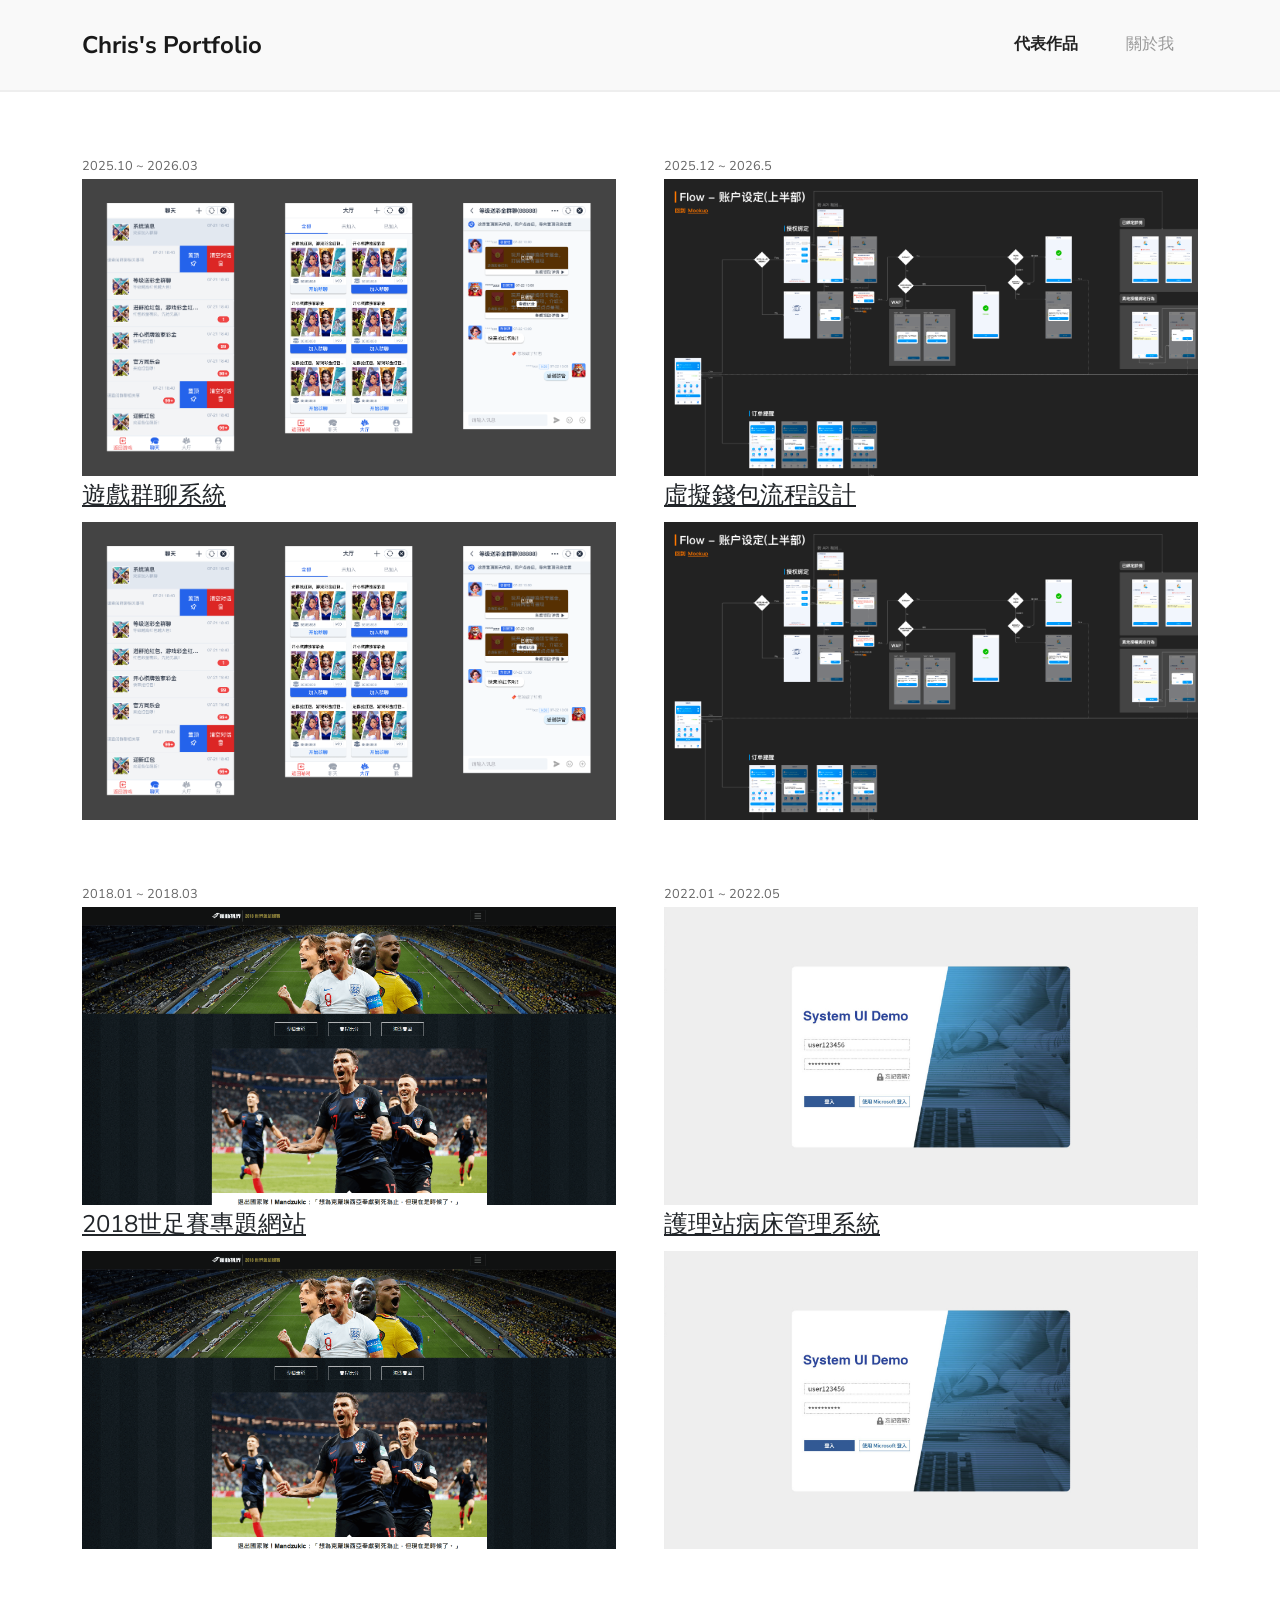
==== commit cceed35d: "title add link added title link" ====
--- a/portfolio/index.html
+++ b/portfolio/index.html
@@ -80,20 +80,20 @@
         <div class="col-md-6">
           <div class="title-box mb-1">
             <div class="dateinfo">2025.10 ~ 2026.03</div>
-            <div class="title">遊戲群聊系統</div>
+            <div class="title"><a href="about-game-chat.html" onclick="gtag('event', 'select_content', {'content_type': 'portfolio_case', 'item_id': 'game_chat'});"><img src="images/cover-game-chat.png" class="img-fluid" alt="遊戲群聊系統">遊戲群聊系統</a></div>
           </div>
           <div class="case-cover">
-            <a href="about-game-chat.html"><img src="images/cover-game-chat.png" class="img-fluid" alt="遊戲群聊系統"></a>
+            <a href="about-game-chat.html" onclick="gtag('event', 'select_content', {'content_type': 'portfolio_case', 'item_id': 'game_chat'});"><img src="images/cover-game-chat.png" class="img-fluid" alt="遊戲群聊系統"></a>
           </div>
         </div>
 
         <div class="col-md-6">
           <div class="title-box mb-1">
             <div class="dateinfo">2025.12 ~ 2026.5</div>
-            <div class="title">虛擬錢包流程設計</div>
+            <div class="title"><a href="about-e-wallet.html" onclick="gtag('event', 'select_content', {'content_type': 'portfolio_case', 'item_id': 'e_wallet'});"><img src="images/cover-Ewallet.png" class="img-fluid" alt="錢能錢包流程設計">虛擬錢包流程設計</a></div>
           </div>
           <div class="case-cover">
-            <a href="about-e-wallet.html"><img src="images/cover-Ewallet.png" class="img-fluid" alt="錢能錢包流程設計"></a>
+            <a href="about-e-wallet.html" onclick="gtag('event', 'select_content', {'content_type': 'portfolio_case', 'item_id': 'e_wallet'});"><img src="images/cover-Ewallet.png" class="img-fluid" alt="錢能錢包流程設計"></a>
           </div>
         </div>
 
@@ -108,20 +108,20 @@
         <div class="col-md-6">
           <div class="title-box mb-1">
             <div class="dateinfo">2018.01 ~ 2018.03</div>
-            <div class="title">2018世足賽專題網站</div>
+            <div class="title"><a href="about-fifa2018.html"onclick="gtag('event', 'select_content', {'content_type': 'portfolio_case', 'item_id': 'worldcup_2018'});"><img src="images/cover-sv-worldcup2018.png" class="img-fluid" alt="遊戲群聊系統">2018世足賽專題網站</a></div>
           </div>
           <div class="case-cover">
-            <a href="about-fifa2018.html"><img src="images/cover-sv-worldcup2018.png" class="img-fluid" alt="遊戲群聊系統"></a>
+            <a href="about-fifa2018.html"onclick="gtag('event', 'select_content', {'content_type': 'portfolio_case', 'item_id': 'worldcup_2018'});"><img src="images/cover-sv-worldcup2018.png" class="img-fluid" alt="遊戲群聊系統"></a>
           </div>
         </div>
 
         <div class="col-md-6">
           <div class="title-box mb-1">
             <div class="dateinfo">2022.01 ~ 2022.05</div>
-            <div class="title">護理站病床管理系統</div>
+            <div class="title"><a href="about-HealthcareOMS.html"onclick="gtag('event', 'select_content', {'content_type': 'portfolio_case', 'item_id': 'healthcare_oms'});"><img src="images/cover-uems-system.jpg" class="img-fluid" alt="護理站病床管理系統">護理站病床管理系統</a></div>
           </div>
           <div class="case-cover">
-            <a href="about-HealthcareOMS.html"><img src="images/cover-uems-system.jpg" class="img-fluid" alt="護理站病床管理系統"></a>
+            <a href="about-HealthcareOMS.html"onclick="gtag('event', 'select_content', {'content_type': 'portfolio_case', 'item_id': 'healthcare_oms'});"><img src="images/cover-uems-system.jpg" class="img-fluid" alt="護理站病床管理系統"></a>
           </div>
         </div>
 
--- a/portfolio/css/main.css
+++ b/portfolio/css/main.css
@@ -314,4 +314,10 @@
 .case-cover a img{
   width: 100%;
   height: auto;
+}
+
+.dateinfo{
+  font-size: 0.8em;
+  color: #666;
+  margin-bottom: 0.2em;
 }
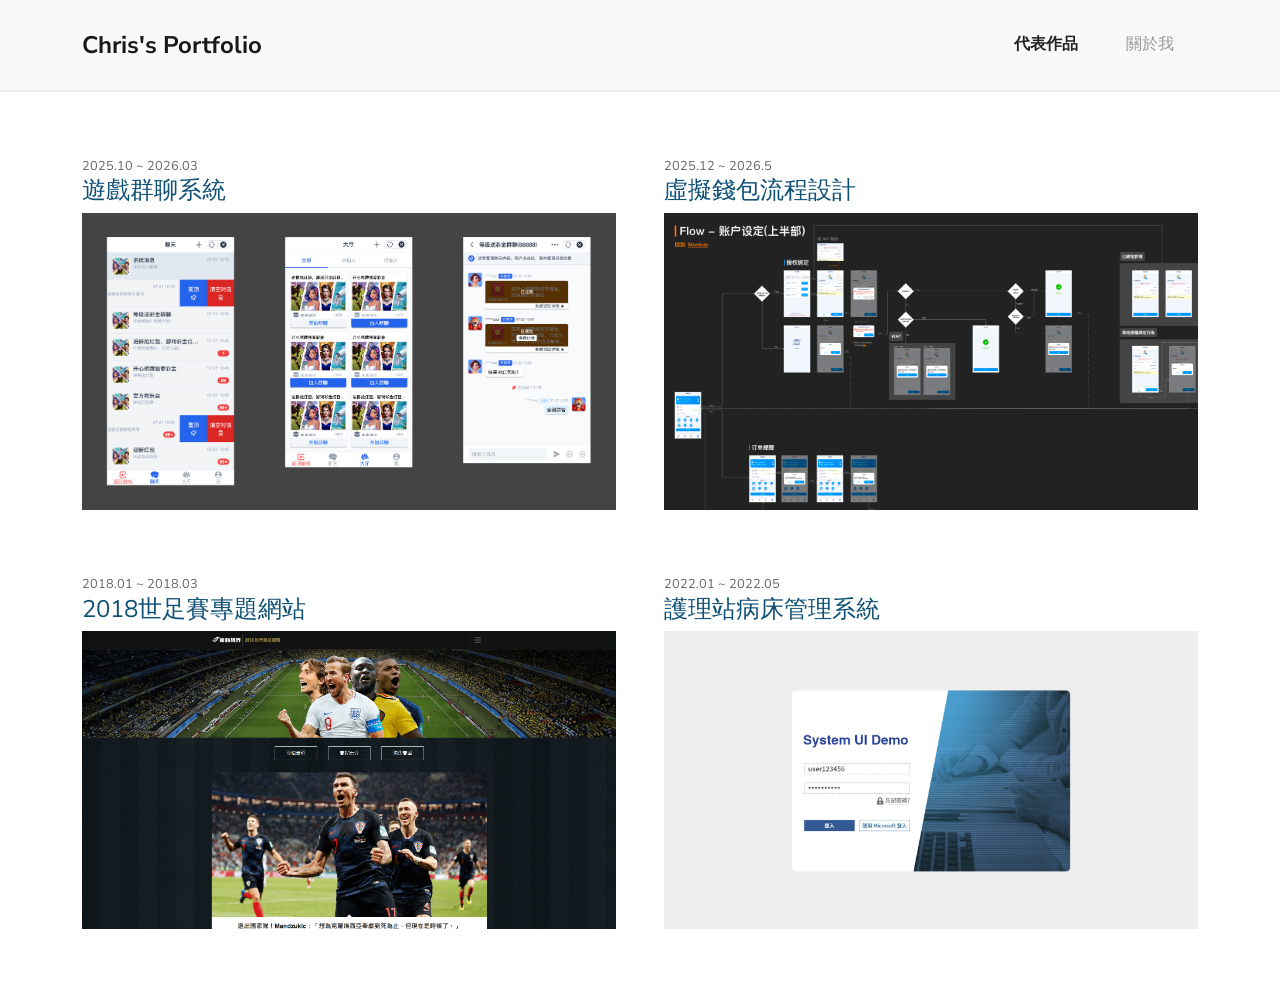
==== commit 58ed79e1: "fix" ====
--- a/portfolio/index.html
+++ b/portfolio/index.html
@@ -80,7 +80,7 @@
         <div class="col-md-6">
           <div class="title-box mb-1">
             <div class="dateinfo">2025.10 ~ 2026.03</div>
-            <div class="title"><a href="about-game-chat.html" onclick="gtag('event', 'select_content', {'content_type': 'portfolio_case', 'item_id': 'game_chat'});"><img src="images/cover-game-chat.png" class="img-fluid" alt="遊戲群聊系統">遊戲群聊系統</a></div>
+            <div class="title"><a href="about-game-chat.html" onclick="gtag('event', 'select_content', {'content_type': 'portfolio_case', 'item_id': 'game_chat'});">遊戲群聊系統</a></div>
           </div>
           <div class="case-cover">
             <a href="about-game-chat.html" onclick="gtag('event', 'select_content', {'content_type': 'portfolio_case', 'item_id': 'game_chat'});"><img src="images/cover-game-chat.png" class="img-fluid" alt="遊戲群聊系統"></a>
@@ -90,7 +90,7 @@
         <div class="col-md-6">
           <div class="title-box mb-1">
             <div class="dateinfo">2025.12 ~ 2026.5</div>
-            <div class="title"><a href="about-e-wallet.html" onclick="gtag('event', 'select_content', {'content_type': 'portfolio_case', 'item_id': 'e_wallet'});"><img src="images/cover-Ewallet.png" class="img-fluid" alt="錢能錢包流程設計">虛擬錢包流程設計</a></div>
+            <div class="title"><a href="about-e-wallet.html" onclick="gtag('event', 'select_content', {'content_type': 'portfolio_case', 'item_id': 'e_wallet'});">虛擬錢包流程設計</a></div>
           </div>
           <div class="case-cover">
             <a href="about-e-wallet.html" onclick="gtag('event', 'select_content', {'content_type': 'portfolio_case', 'item_id': 'e_wallet'});"><img src="images/cover-Ewallet.png" class="img-fluid" alt="錢能錢包流程設計"></a>
@@ -108,7 +108,7 @@
         <div class="col-md-6">
           <div class="title-box mb-1">
             <div class="dateinfo">2018.01 ~ 2018.03</div>
-            <div class="title"><a href="about-fifa2018.html"onclick="gtag('event', 'select_content', {'content_type': 'portfolio_case', 'item_id': 'worldcup_2018'});"><img src="images/cover-sv-worldcup2018.png" class="img-fluid" alt="遊戲群聊系統">2018世足賽專題網站</a></div>
+            <div class="title"><a href="about-fifa2018.html"onclick="gtag('event', 'select_content', {'content_type': 'portfolio_case', 'item_id': 'worldcup_2018'});">2018世足賽專題網站</a></div>
           </div>
           <div class="case-cover">
             <a href="about-fifa2018.html"onclick="gtag('event', 'select_content', {'content_type': 'portfolio_case', 'item_id': 'worldcup_2018'});"><img src="images/cover-sv-worldcup2018.png" class="img-fluid" alt="遊戲群聊系統"></a>
@@ -118,7 +118,7 @@
         <div class="col-md-6">
           <div class="title-box mb-1">
             <div class="dateinfo">2022.01 ~ 2022.05</div>
-            <div class="title"><a href="about-HealthcareOMS.html"onclick="gtag('event', 'select_content', {'content_type': 'portfolio_case', 'item_id': 'healthcare_oms'});"><img src="images/cover-uems-system.jpg" class="img-fluid" alt="護理站病床管理系統">護理站病床管理系統</a></div>
+            <div class="title"><a href="about-HealthcareOMS.html"onclick="gtag('event', 'select_content', {'content_type': 'portfolio_case', 'item_id': 'healthcare_oms'});">護理站病床管理系統</a></div>
           </div>
           <div class="case-cover">
             <a href="about-HealthcareOMS.html"onclick="gtag('event', 'select_content', {'content_type': 'portfolio_case', 'item_id': 'healthcare_oms'});"><img src="images/cover-uems-system.jpg" class="img-fluid" alt="護理站病床管理系統"></a>
--- a/portfolio/css/main.css
+++ b/portfolio/css/main.css
@@ -319,5 +319,14 @@
 .dateinfo{
   font-size: 0.8em;
   color: #666;
-  margin-bottom: 0.2em;
+  margin-bottom: 0;
+}
+
+.title-box .title{
+  line-height: 1.2 !important;
+}
+
+.title-box .title a{
+  color: #0f5075;
+  text-decoration: none;
 }
